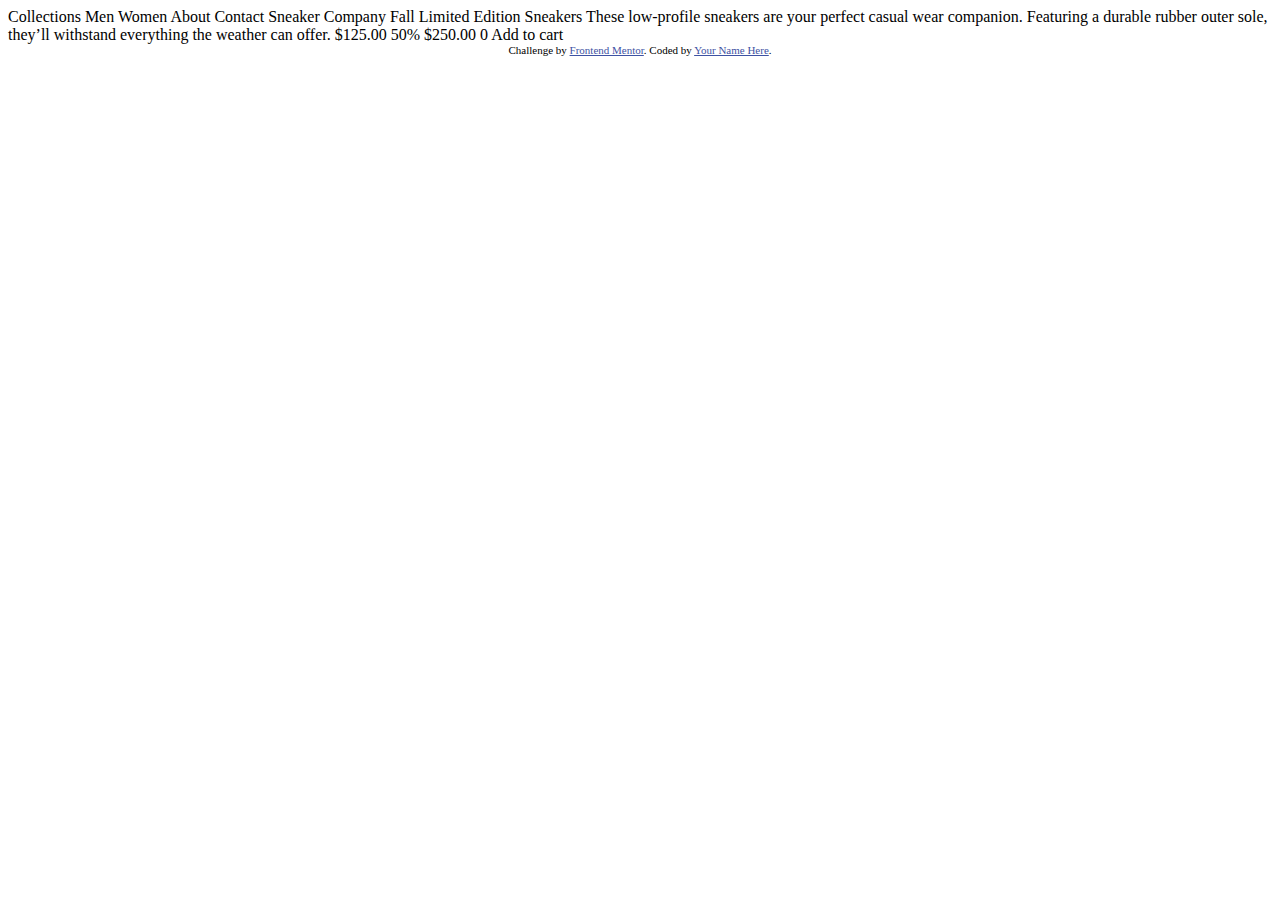
==== ecommerce-product-page-main/index.html @ 79e1632b "started a new project from frontendmentor" ====
<!DOCTYPE html>
<html lang="en">
<head>
  <meta charset="UTF-8">
  <meta name="viewport" content="width=device-width, initial-scale=1.0"> <!-- displays site properly based on user's device -->

  <link rel="icon" type="image/png" sizes="32x32" href="./images/favicon-32x32.png">
  
  <title>Frontend Mentor | E-commerce product page</title>

  <!-- Feel free to remove these styles or customise in your own stylesheet 👍 -->
  <style>
    .attribution { font-size: 11px; text-align: center; }
    .attribution a { color: hsl(228, 45%, 44%); }
  </style>
</head>
<body>

  Collections
  Men
  Women
  About
  Contact

  Sneaker Company

  Fall Limited Edition Sneakers

  These low-profile sneakers are your perfect casual wear companion. Featuring a 
  durable rubber outer sole, they’ll withstand everything the weather can offer.

  $125.00
  50%
  $250.00

  0
  Add to cart
  
  <div class="attribution">
    Challenge by <a href="https://www.frontendmentor.io?ref=challenge" target="_blank">Frontend Mentor</a>. 
    Coded by <a href="#">Your Name Here</a>.
  </div>
</body>
</html>
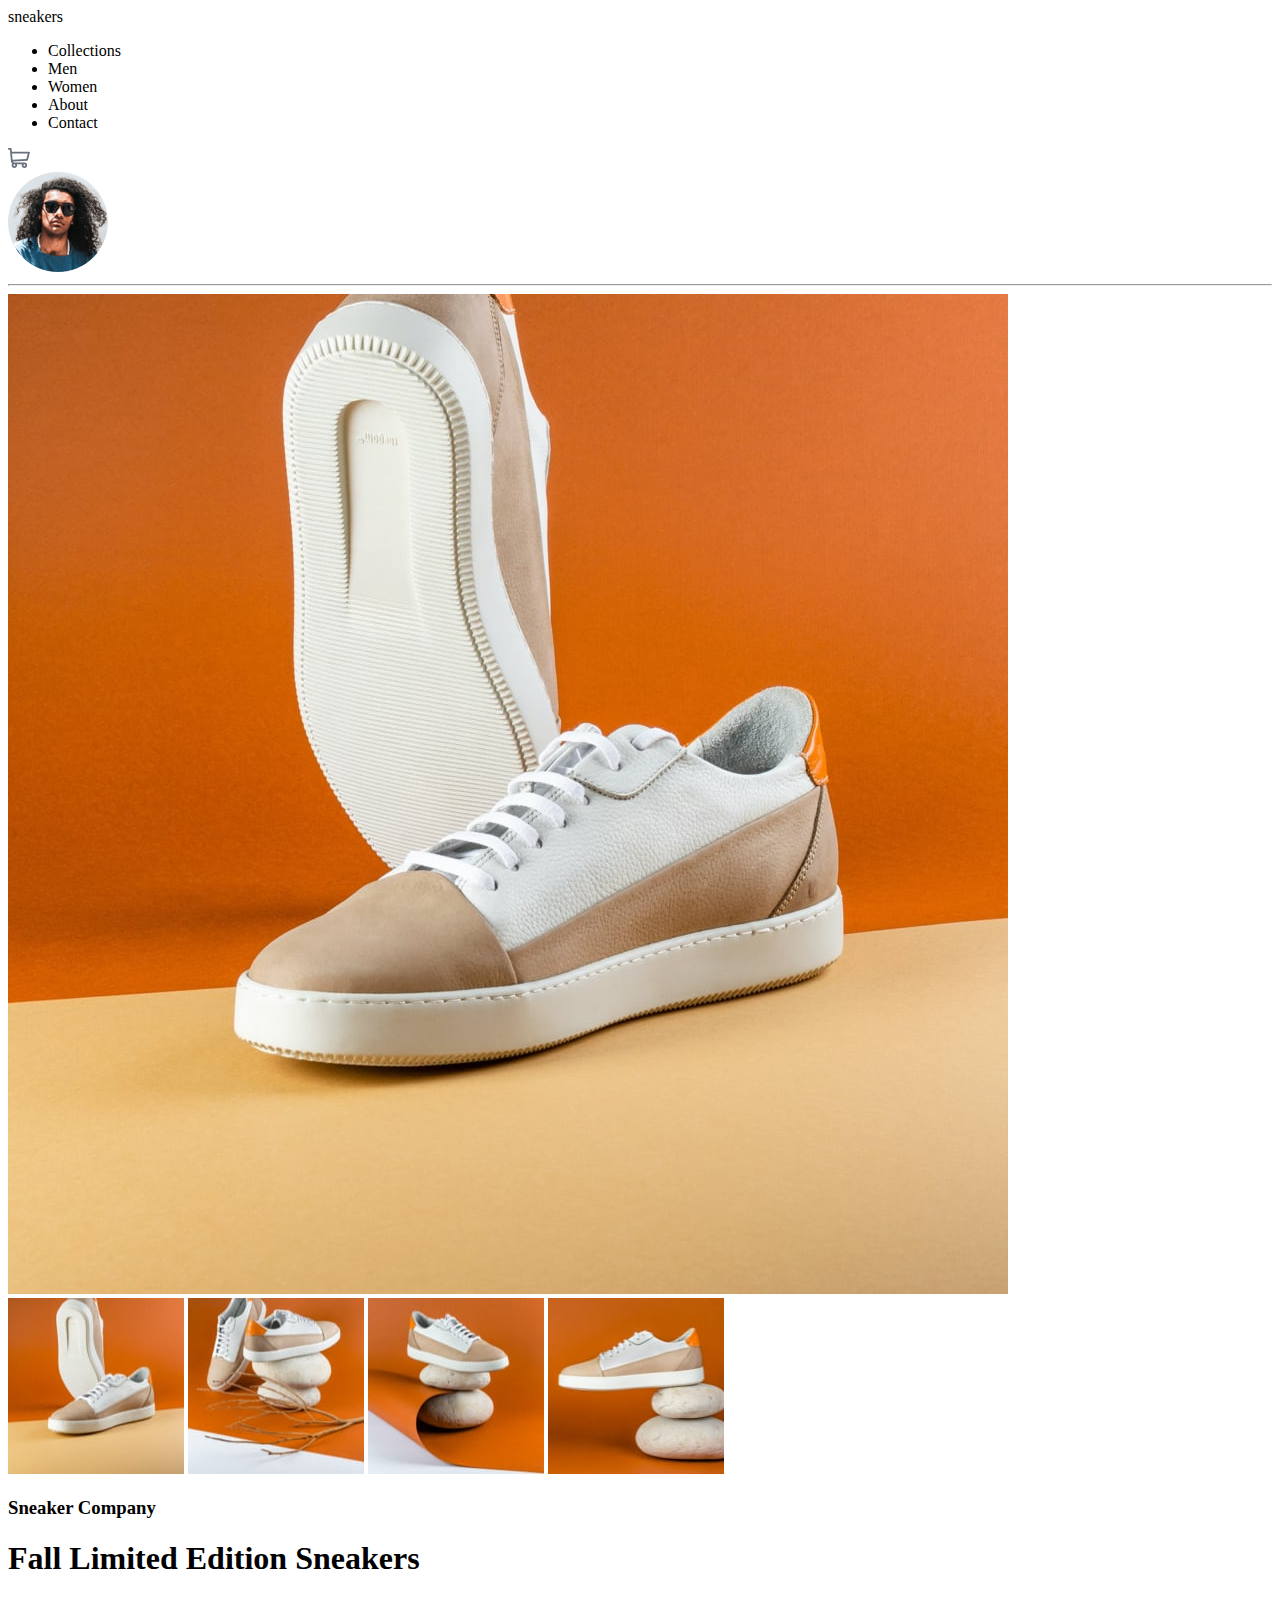
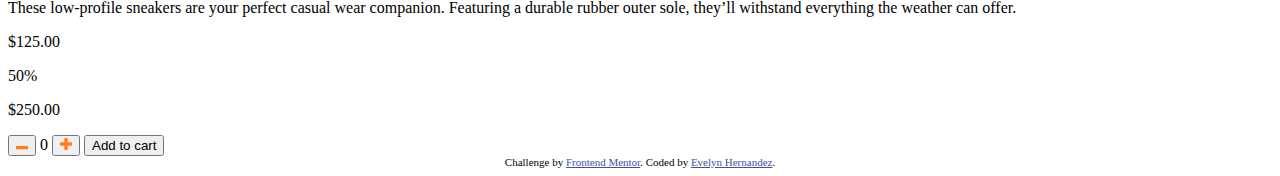
==== commit c74c0c17: "set up html structure, not the final structure" ====
--- a/ecommerce-product-page-main/index.html
+++ b/ecommerce-product-page-main/index.html
@@ -5,6 +5,7 @@
   <meta name="viewport" content="width=device-width, initial-scale=1.0"> <!-- displays site properly based on user's device -->
 
   <link rel="icon" type="image/png" sizes="32x32" href="./images/favicon-32x32.png">
+  <link rel="stylesheet" href="style.css">
   
   <title>Frontend Mentor | E-commerce product page</title>
 
@@ -15,30 +16,53 @@
   </style>
 </head>
 <body>
+  <nav>
+    <div class="company-logo">sneakers</div>
+    <ul class="nav-menu">
+      <li>Collections</li>
+      <li>Men</li>
+      <li>Women</li>
+      <li>About</li>
+      <li>Contact</li>
+    </ul>
+    <div class="cart"><img src="./images/icon-cart.svg" alt="cart icon"></div>
+    <div class="avatar"><img src="./images/image-avatar.png" alt="image of a male wearing sunglasses"></div>
+  </nav>
 
-  Collections
-  Men
-  Women
-  About
-  Contact
+  <hr>
 
-  Sneaker Company
-
-  Fall Limited Edition Sneakers
-
-  These low-profile sneakers are your perfect casual wear companion. Featuring a 
-  durable rubber outer sole, they’ll withstand everything the weather can offer.
-
-  $125.00
-  50%
-  $250.00
-
-  0
-  Add to cart
+  <div class="container">
+    <div class="left">
+      <img src="./images/image-product-1.jpg" alt="image of main product, its a show with white soles, tan body with white on top">
+      <div class="product-images">
+        <img src="./images/image-product-1-thumbnail.jpg" alt="image of main product, its a show with white soles, tan body with white on top">
+        <img src="./images/image-product-2-thumbnail.jpg" alt="product image on top of two rocks with a twig on the ground">
+        <img src="./images/image-product-3-thumbnail.jpg" alt="product image on top of two rocks with the corner of the orange background in between the rocks">
+        <img src="./images/image-product-4-thumbnail.jpg" alt="product image of one shoe on its side on top of two rocks">
+      </div>
+    </div>
+    <div class="right">
+      <h3>Sneaker Company</h3>
+      <h1>Fall Limited Edition Sneakers</h1>
+      <p>These low-profile sneakers are your perfect casual wear companion. Featuring a 
+        durable rubber outer sole, they’ll withstand everything the weather can offer.</p>
+        <div class="price-container">
+          <p class="price">$125.00</p>
+          <p class="discount">50%</p>
+          <p class="previous-price">$250.00</p>
+        </div>
+        <div class="quantity-container">
+          <button><img src="./images/icon-minus.svg" alt=""></button>
+          0
+          <button><img src="./images/icon-plus.svg" alt=""></button>
+          <button>Add to cart</button>
+        </div>
+    </div>
+  </div>
   
   <div class="attribution">
     Challenge by <a href="https://www.frontendmentor.io?ref=challenge" target="_blank">Frontend Mentor</a>. 
-    Coded by <a href="#">Your Name Here</a>.
+    Coded by <a href="#">Evelyn Hernandez</a>.
   </div>
 </body>
 </html>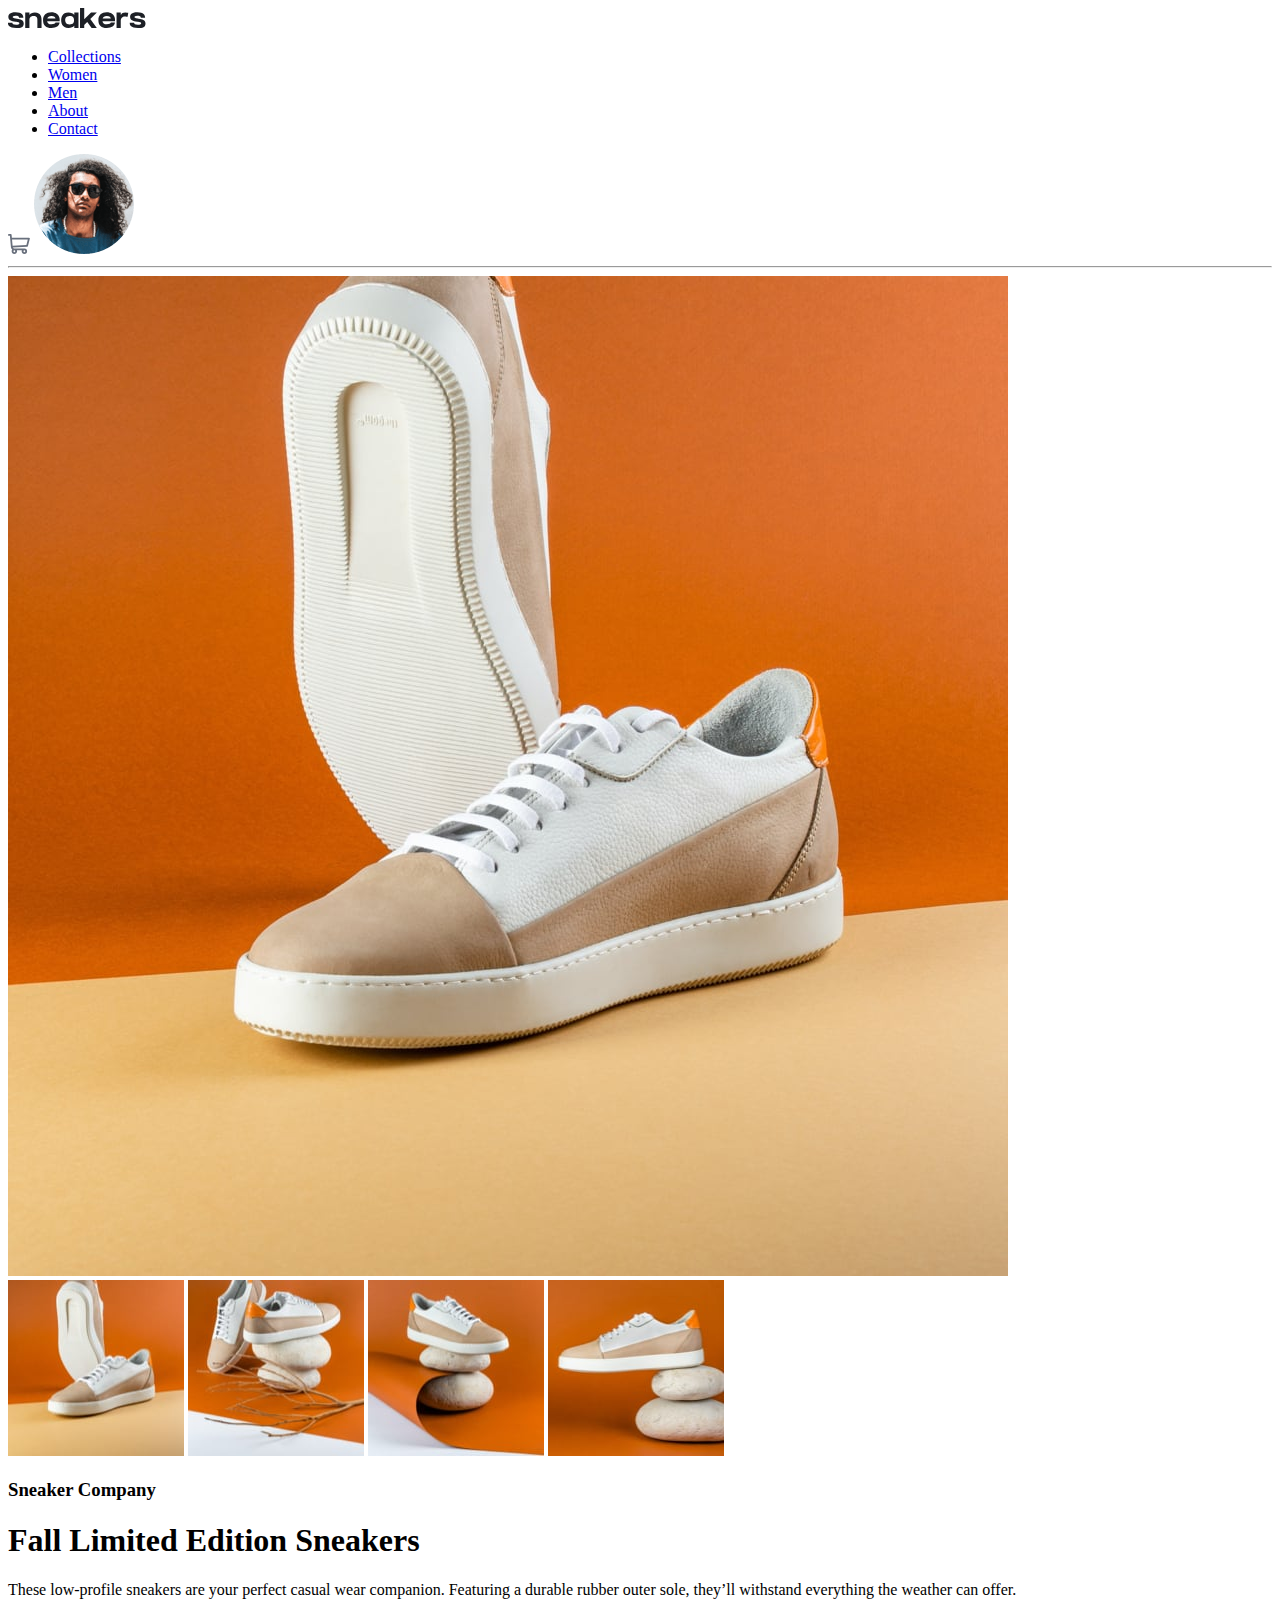
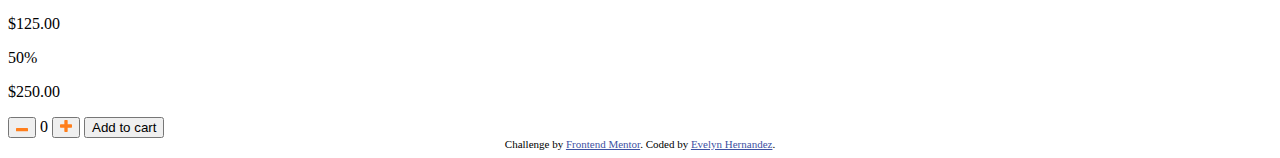
==== commit 7b396d81: "added menu links in the nav bar" ====
--- a/ecommerce-product-page-main/index.html
+++ b/ecommerce-product-page-main/index.html
@@ -15,18 +15,22 @@
     .attribution a { color: hsl(228, 45%, 44%); }
   </style>
 </head>
+
 <body>
   <nav>
-    <div class="company-logo">sneakers</div>
-    <ul class="nav-menu">
-      <li>Collections</li>
-      <li>Men</li>
-      <li>Women</li>
-      <li>About</li>
-      <li>Contact</li>
+    <div class="company-logo"><img src="./images/logo.svg"></div>
+    <ul>
+      <li><a href="#">Collections</a></li>
+      <li><a href="#">Women</a></li>
+      <li><a href="#">Men</a></li>
+      <li><a href="#">About</a></li>
+      <li><a href="#">Contact</a></li>
     </ul>
-    <div class="cart"><img src="./images/icon-cart.svg" alt="cart icon"></div>
-    <div class="avatar"><img src="./images/image-avatar.png" alt="image of a male wearing sunglasses"></div>
+    <div class="nav-right">
+      <img class="cart-image" src="./images/icon-cart.svg" alt="cart icon">
+      <img class="avatar" src="./images/image-avatar.png" alt="image of a male wearing sunglasses">
+
+    </div>
   </nav>
 
   <hr>
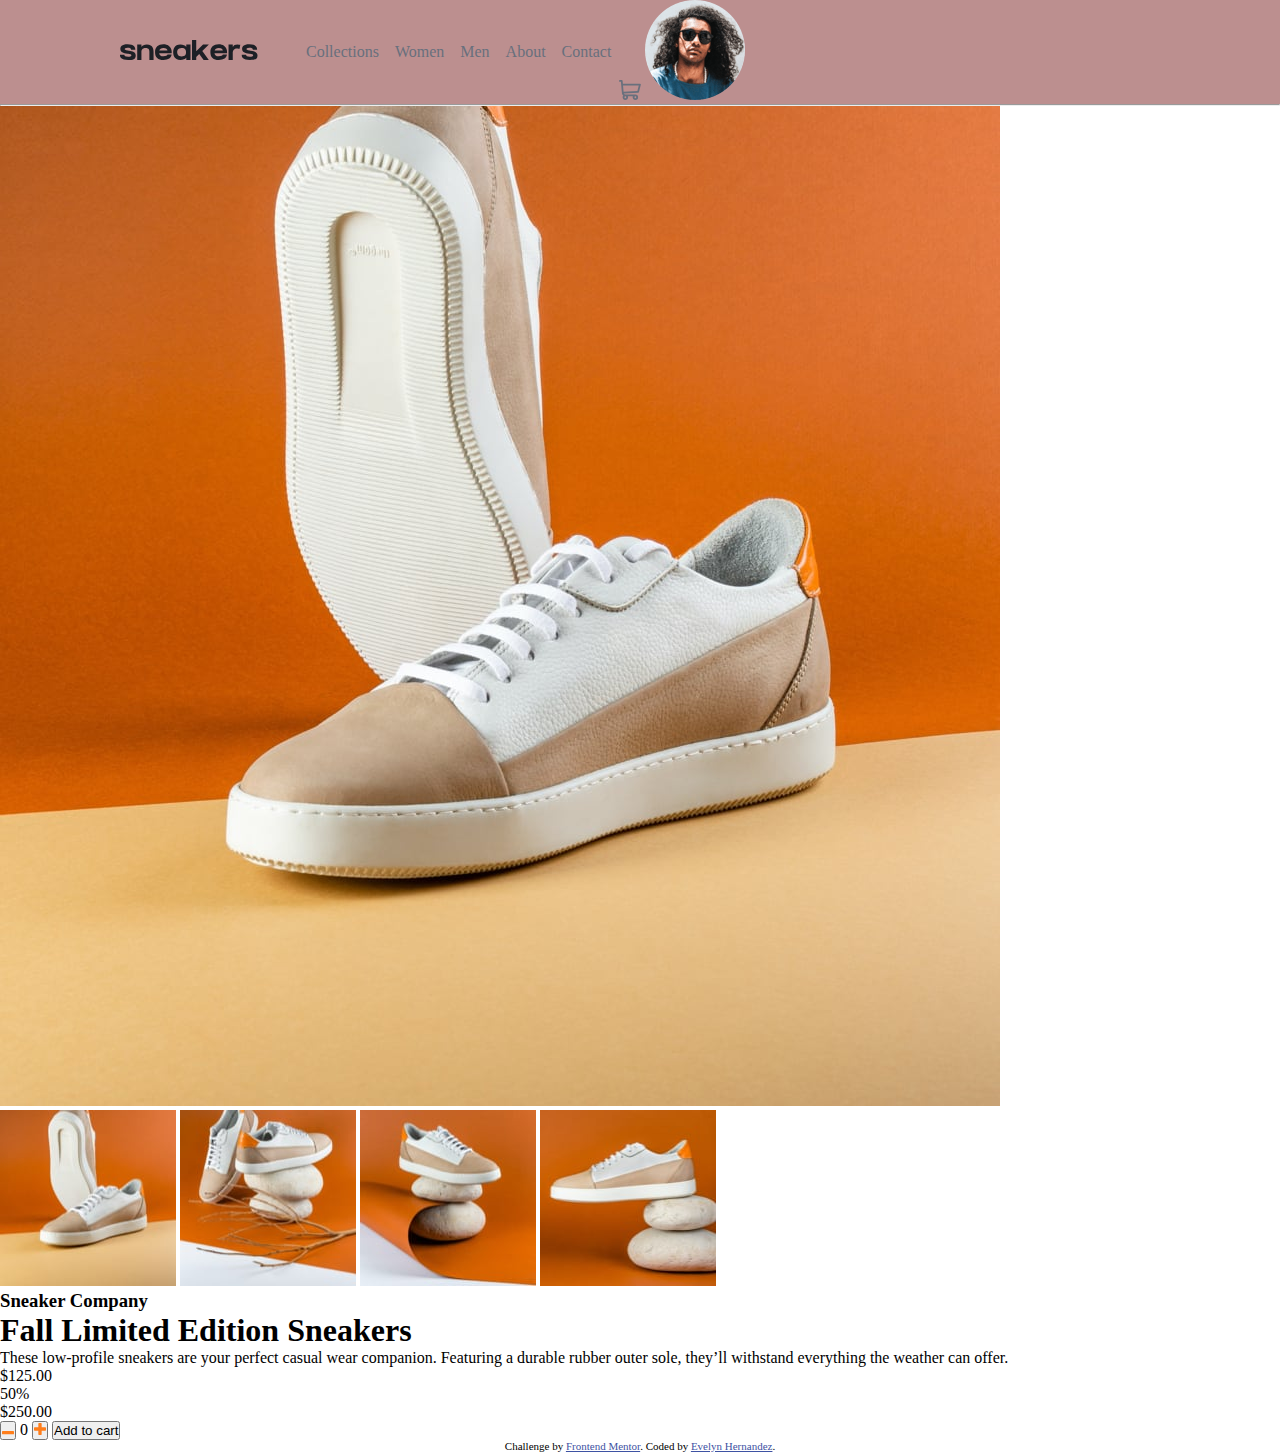
==== commit a14848de: "removed spacing" ====
--- a/ecommerce-product-page-main/index.html
+++ b/ecommerce-product-page-main/index.html
@@ -29,7 +29,6 @@
     <div class="nav-right">
       <img class="cart-image" src="./images/icon-cart.svg" alt="cart icon">
       <img class="avatar" src="./images/image-avatar.png" alt="image of a male wearing sunglasses">
-
     </div>
   </nav>
 
--- a/ecommerce-product-page-main/style.css
+++ b/ecommerce-product-page-main/style.css
@@ -0,0 +1,38 @@
+* {
+    margin: 0;
+    padding: 0;
+}
+
+/* Sneaker logo in nav */
+.company-logo {
+    margin: 40px;
+    padding-left: 80px;
+}
+
+/* Nav */
+nav {
+    background-color: rosybrown;
+    display: flex;
+}
+ul {
+    list-style-type: none;
+    margin: 0;
+    padding: 0;
+    overflow: hidden;
+}
+li {
+    float: left;
+    padding-top: 43px;
+}
+li a {
+    padding: 8px;
+    text-decoration: none;
+    color: hsl(219, 9%, 45%);
+}
+.nav-right {
+    /* display: inline-block */
+}
+
+.cart-image {
+    
+}
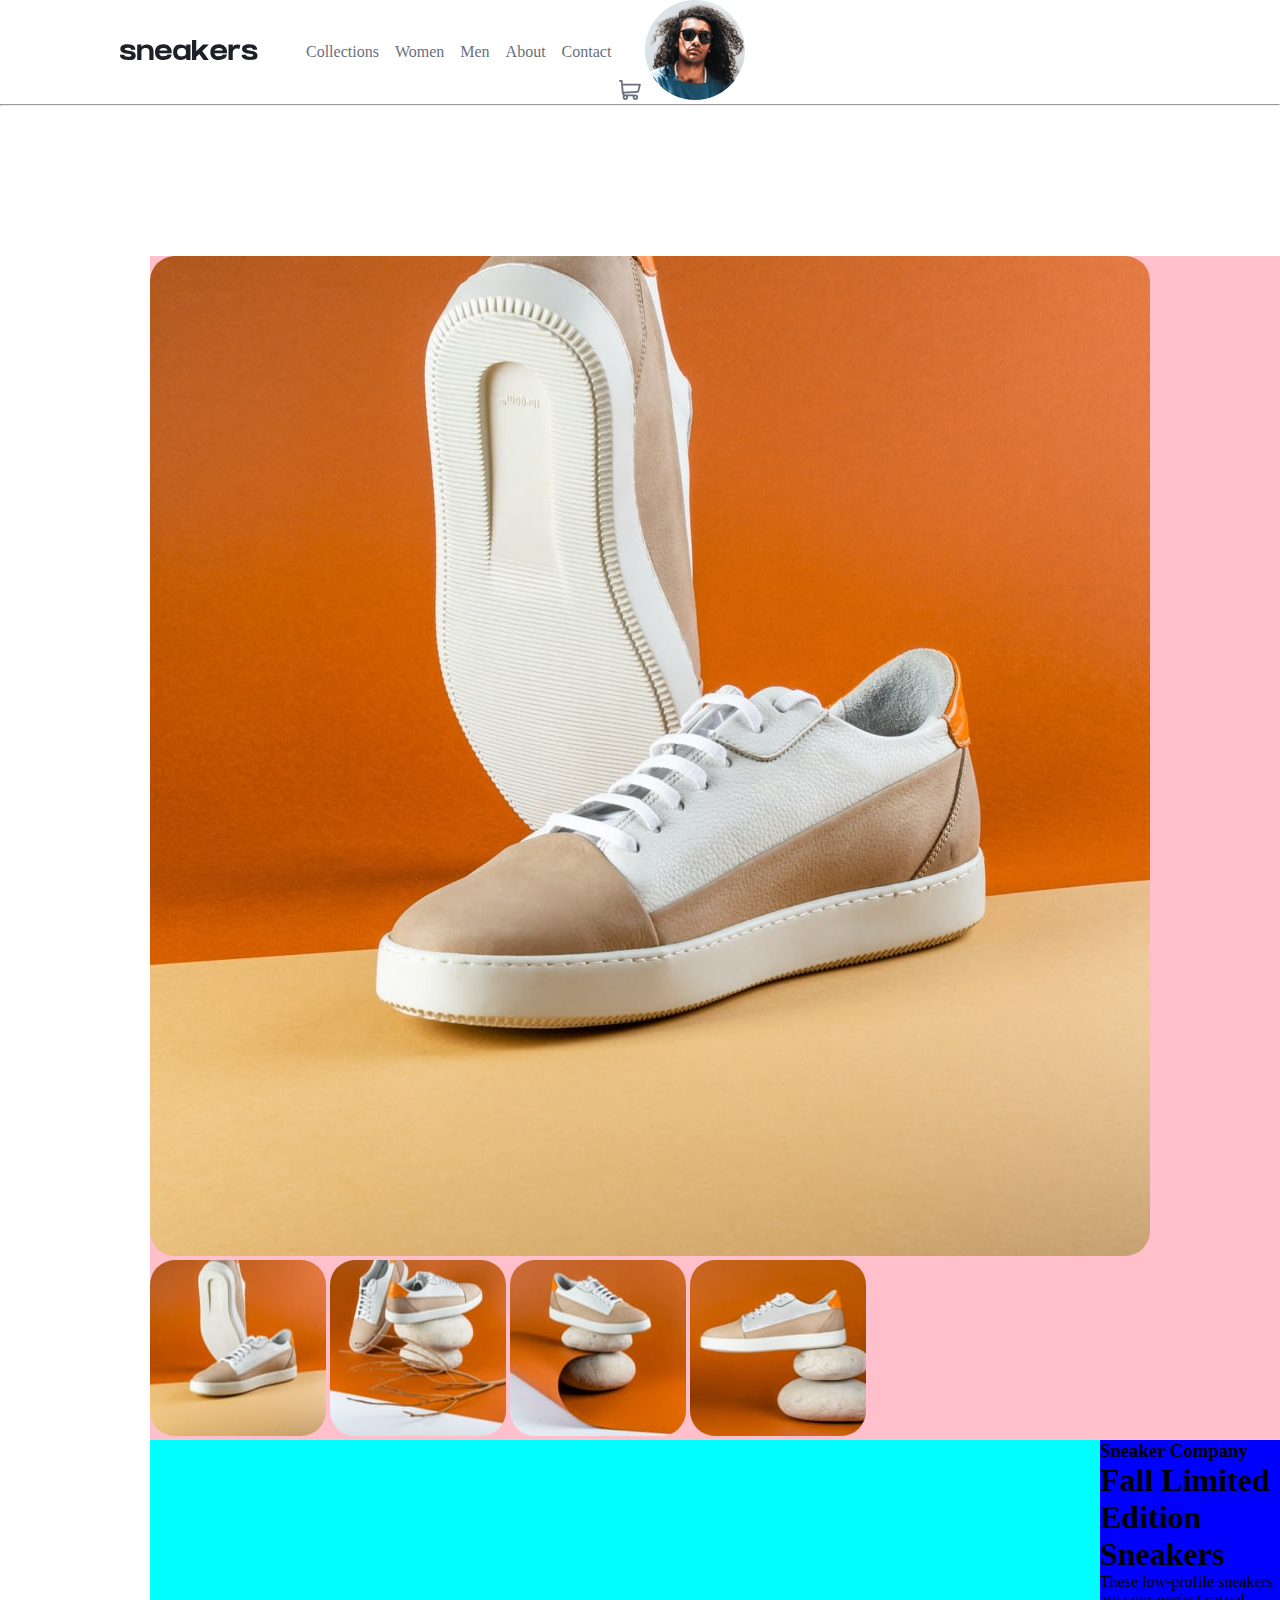
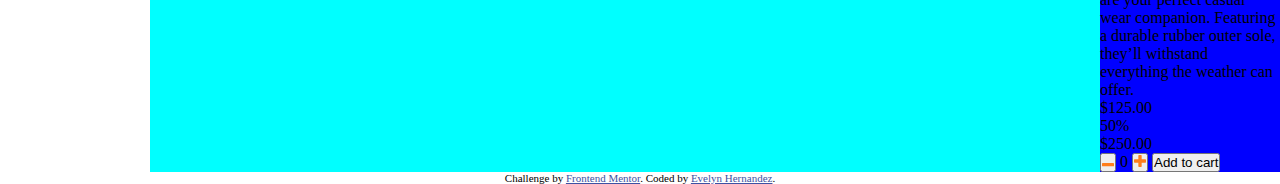
==== commit e8750192: "DONE" ====
--- a/ecommerce-product-page-main/index.html
+++ b/ecommerce-product-page-main/index.html
@@ -36,12 +36,12 @@
 
   <div class="container">
     <div class="left">
-      <img src="./images/image-product-1.jpg" alt="image of main product, its a show with white soles, tan body with white on top">
+      <img class="produc-pics" src="./images/image-product-1.jpg" alt="image of main product, its a show with white soles, tan body with white on top">
       <div class="product-images">
-        <img src="./images/image-product-1-thumbnail.jpg" alt="image of main product, its a show with white soles, tan body with white on top">
-        <img src="./images/image-product-2-thumbnail.jpg" alt="product image on top of two rocks with a twig on the ground">
-        <img src="./images/image-product-3-thumbnail.jpg" alt="product image on top of two rocks with the corner of the orange background in between the rocks">
-        <img src="./images/image-product-4-thumbnail.jpg" alt="product image of one shoe on its side on top of two rocks">
+        <img class="produc-pics" id="small-product" src="./images/image-product-1-thumbnail.jpg" alt="image of main product, its a show with white soles, tan body with white on top">
+        <img class="produc-pics" id="small-product" src="./images/image-product-2-thumbnail.jpg" alt="product image on top of two rocks with a twig on the ground">
+        <img class="produc-pics" id="small-product" src="./images/image-product-3-thumbnail.jpg" alt="product image on top of two rocks with the corner of the orange background in between the rocks">
+        <img class="produc-pics" id="small-product" src="./images/image-product-4-thumbnail.jpg" alt="product image of one shoe on its side on top of two rocks">
       </div>
     </div>
     <div class="right">
--- a/ecommerce-product-page-main/style.css
+++ b/ecommerce-product-page-main/style.css
@@ -11,7 +11,7 @@
 
 /* Nav */
 nav {
-    background-color: rosybrown;
+
     display: flex;
 }
 ul {
@@ -29,10 +29,33 @@
     text-decoration: none;
     color: hsl(219, 9%, 45%);
 }
-.nav-right {
-    /* display: inline-block */
+
+/* How do I shift cart and avatar to right side of page? */
+
+.container {
+    height: auto;
+    overflow: hidden;
+    background-color: aqua;
+    margin-left: 150px;
+    margin-top: 150px;
 }
 
-.cart-image {
-    
+.right {
+    width: 180px;
+    float: right;
+    background-color: blue;
 }
+
+.left {
+    float: none;
+    width: auto;
+    overflow: hidden;
+    background-color: pink;
+}
+
+.current-pic {
+
+}
+.produc-pics {
+    border-radius: 25px;
+}
